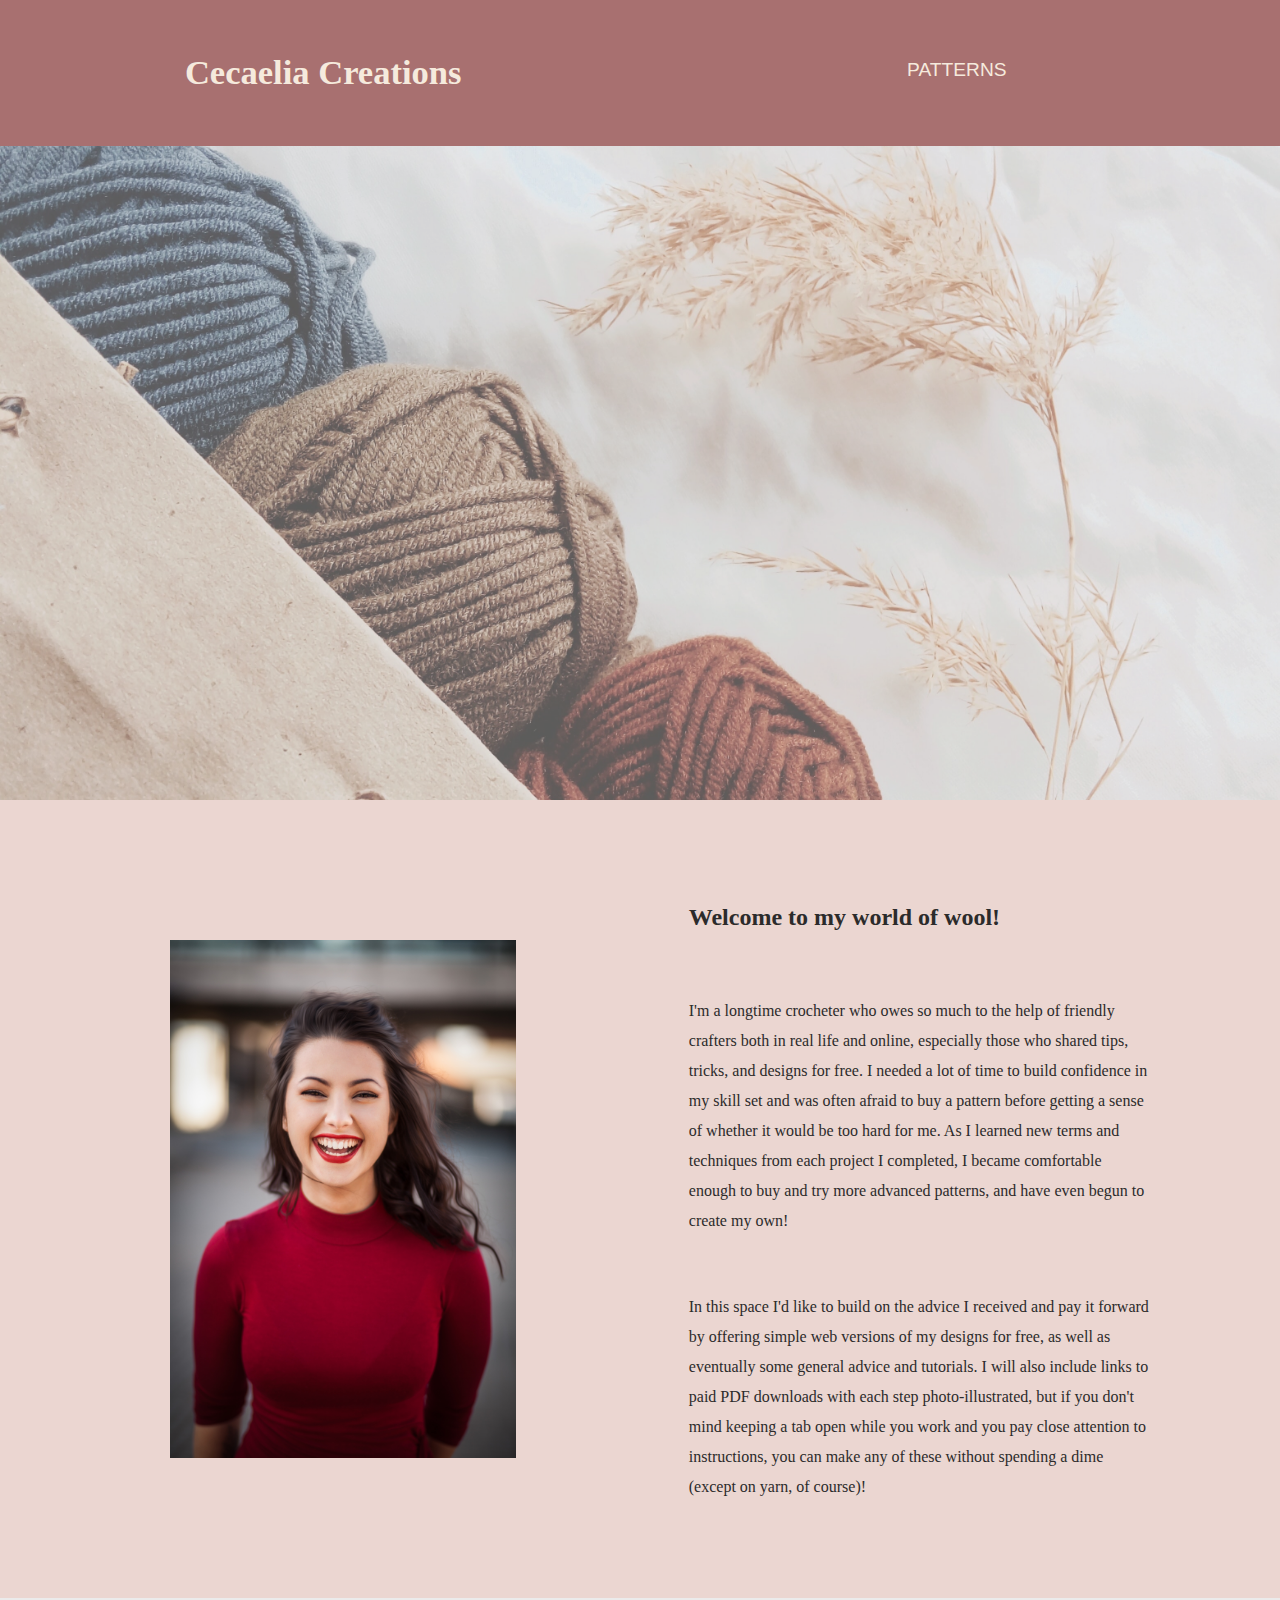
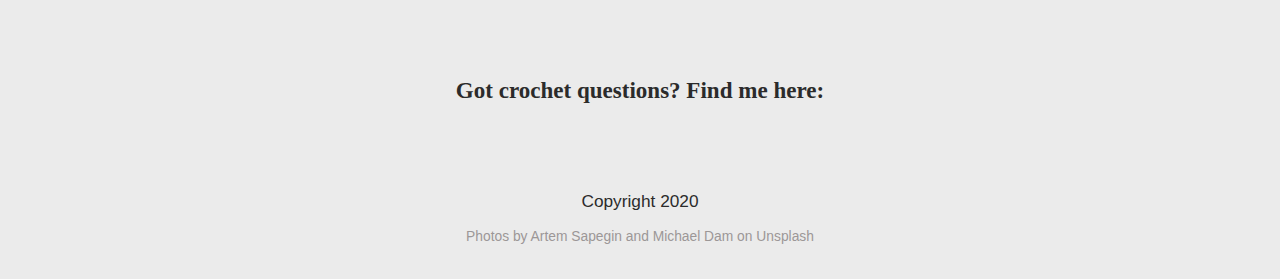
==== index.html @ e3108073 "Initial commit" ====
<html lang="en"><head>
    <meta charset="UTF-8">
    <meta name="viewport" content="width=device-width, initial-scale=1.0">
    <meta http-equiv="X-UA-Compatible" content="ie=edge">
    <title>Cecaelia Creations</title>
    <link href="https://fonts.googleapis.com/css?family=Raleway:400,700&amp;display=swap" rel="stylesheet">
    <link rel="stylesheet" href="https://use.fontawesome.com/releases/v5.5.0/css/all.css" integrity="sha384-B4dIYHKNBt8Bc12p+WXckhzcICo0wtJAoU8YZTY5qE0Id1GSseTk6S+L3BlXeVIU" crossorigin="anonymous">
    <link rel="stylesheet" href="css/normalize.css">
    <link rel="stylesheet" href="css/main.css">
</head>

<body>
    <header>
        <div class="top-header">
            <div class="full-width">

                <h1><a href="index.html">Cecaelia Creations</a></h1>


                <nav>
                    <ul>


                        <li><a href="index.html">Patterns</a></li>
                    </ul>
                </nav>

            </div>
        </div>

    </header>

    <main>
        <section id="about">
            <div class="full-width">

                <figure class="bio-image">
                    <img src="img/bio-image.jpg" alt="Woman smiling">
                </figure>


                <div class="bio">
                    <h3>Welcome to my world of wool!</h3>
                    <p>
                        I'm a longtime crocheter who owes so much to the help of friendly crafters both in real life and online, especially those who shared tips, tricks, and designs for free. I needed a lot of time to build confidence in my skill set  and was often afraid to buy a pattern before getting a sense of whether it would be too hard for me. As I learned new terms and techniques from each project I completed, I became comfortable enough to buy and try more advanced patterns, and have even begun to create my own!
                    </p>
                    <p>In this space I'd like to build on the advice I received and pay it forward by offering simple web versions of my designs for free, as well as eventually some general advice and tutorials. I will also include links to paid PDF downloads with each step photo-illustrated, but if you don't mind keeping a tab open while you work and you pay close attention to instructions, you can make any of these without spending a dime (except on yarn, of course)!
                    </p>
                </div>
            </div>
        </section>
    </main>

    <footer id="contact">
        <h4>Got crochet questions? Find me here:</h4>
        <ul class="social-icons">
            <li>
                <a href="https://www.facebook.com/" target="_blank" rel="noopener"><i class="fab fa-facebook-f"></i></a>
            </li>
            <li>
                <a href="https://twitter.com/" target="_blank" rel="noopener"><i class="fab fa-twitter"></i></a>
            </li>
            <li>
                <a href="https://www.instagram.com/" target="_blank" rel="noopener"><i class="fab fa-instagram"></i></a>
            </li>
        </ul>
        <!--footer content-wrapper ends-->
        <div class="copyright">
            <p>Copyright 2020</p>
            <p class="credit">Photos by Artem Sapegin and Michael Dam on Unsplash</p>
        </div>
    </footer>
---- css/main.css ----
/****** BASE STYLES ******/

body {
    font-family: 'Source Sans Pro', sans-serif;
    color: #2b2b2b;
    font-size: 16px;
}

a {
    text-decoration: none;
    color: #521818;
    cursor: pointer;
    display: block;
}

a:hover {
    color: #7a2424;
}

img {
    max-width: 100%;
}

h4 {
    margin: 0;
    font-size: 1.2em;
}

.full-width {
    width: 90%;
    max-width: 1200px;
    margin: 0 auto;
    overflow: auto;
}

/****** Header ******/

header {
    height: 800px;
    background: url('../img/three-yarns-2.jpg');
    background-size: cover;
    opacity: 0.65;
}

.top-header {
    background-color: #7a2424;
}

header .full-width {
    display: flex;
    flex-wrap: wrap;
}

header h1 {
    width: 100%;
    padding: 15px 0;
    font-family: 'Merriweather', serif;
    font-size: 1.8em;
    color: #f1e0cb;
    text-align: center;
}

header h1 a {
    color: #f1e0cb;
    text-decoration: none;
}

header a:hover {
    color: #ffffff;
}

nav {
    width: 100%;
    padding: 10px 0;
}

nav ul {
    display: flex;
    flex-wrap: wrap;
    justify-content: space-around;
    list-style-type: none;
    padding: 0;
}

nav ul li a {
    text-transform: uppercase;
    text-decoration: none;
    font-size: 1em;
    color: #f1e0cb;
}

header h2 {
    width: 1000px;
    clear: both;
    padding: 20px 0 20px 25px;
    font-family: 'Merriweather', serif;
    font-size: 72px;
    line-height: 80px;
    color: #9b9b9b;
}

header h2 span {
    color: #2b2b2b;
}

/****** Resources ******/

#resources {
    background-color: #ebd6d1;
    text-align: center;
}

#resources .full-width {
    padding: 85px 0;
    display: flex;
    flex-wrap: wrap;
    justify-content: center;
}

.resource {
    width: 100%;
}

#resources h2 {
    width: 100%;
    margin: 0 auto;
    padding-bottom: 40px;
    font-size: 32px;
    font-family: 'Merriweather', serif;
    line-height: 32px;
}

#resources ul {
    padding: 0;
}

#resources li {
    font-family: 'Merriweather', serif;
    font-size: 18px;
    line-height: 30px;
    list-style: none;
}

/****** Contact ******/

#contact {
    background-color: #ebebeb;
    text-align: center;
    padding: 50px 0 0 0;
}

#contact .full-width {
    padding: 110px 0;
}

#contact h4 {
    font-family: 'Merriweather', serif;
    line-height: 44px;
    padding: 20px 0;
}

#contact a {
    text-decoration: none;
    color: #d89482;
    font-weight: bold;
    font-size: 28px;
}

#contact ul {
    list-style: none;
    padding: 0;
}

#contact ul li {
    display: inline-block;
    padding: 0 5px;
}

.copyright {
    padding-bottom: 20px;
    font-size: 0.9em;
}

.credit {
    color: #9c9797;
    font-size: 0.8em;
}

/****** About ******/

#about {
    background-color: #ebd6d1;
}

#about .full-width {
    padding: 60px 0;
    display: flex;
    flex-wrap: wrap;
    justify-content: center;
    align-items: center;
}

.bio-image {
    width: 75%;
}

.bio {
    width: 90%;
}

.bio p {
    font-family: 'Merriweather', serif;
    font-size: 16px;
    line-height: 30px;
    padding: 10px 0;
    list-style: none;
}

.bio h3 {
    padding: 20px 0;
    text-align: center;
    font-family: 'Merriweather', serif;
    font-size: 24px;
}


@media screen and (min-width: 760px) {

    header,
    footer {
        font-size: 1.2em;
    }

    header .full-width {
        justify-content: space-between;
    }

    header h1 {
        width: 45%;
        padding: 30px 0;
    }

    header nav {
        width: 45%;
    }

    header nav ul {
        justify-content: space-evenly;
    }

    nav {
        padding: 40px 0;
    }

    #resources .full-width {
        padding: 85px 0;
        display: flex;
        flex-wrap: wrap;
        justify-content: space-between;
    }

    .resource {
        width: 30%;
    }

    #about .full-width {
        justify-content: space-around;
    }

    .bio-image {
        width: 45%;
    }

    .bio {
        width: 40%;
    }

    .bio h3 {
        text-align: left;
    }

}

@media screen and (min-width: 1000px) {
    .bio-image {
        width: 30%;
    }

    #about p {
        padding: 20px 0;
    }
}
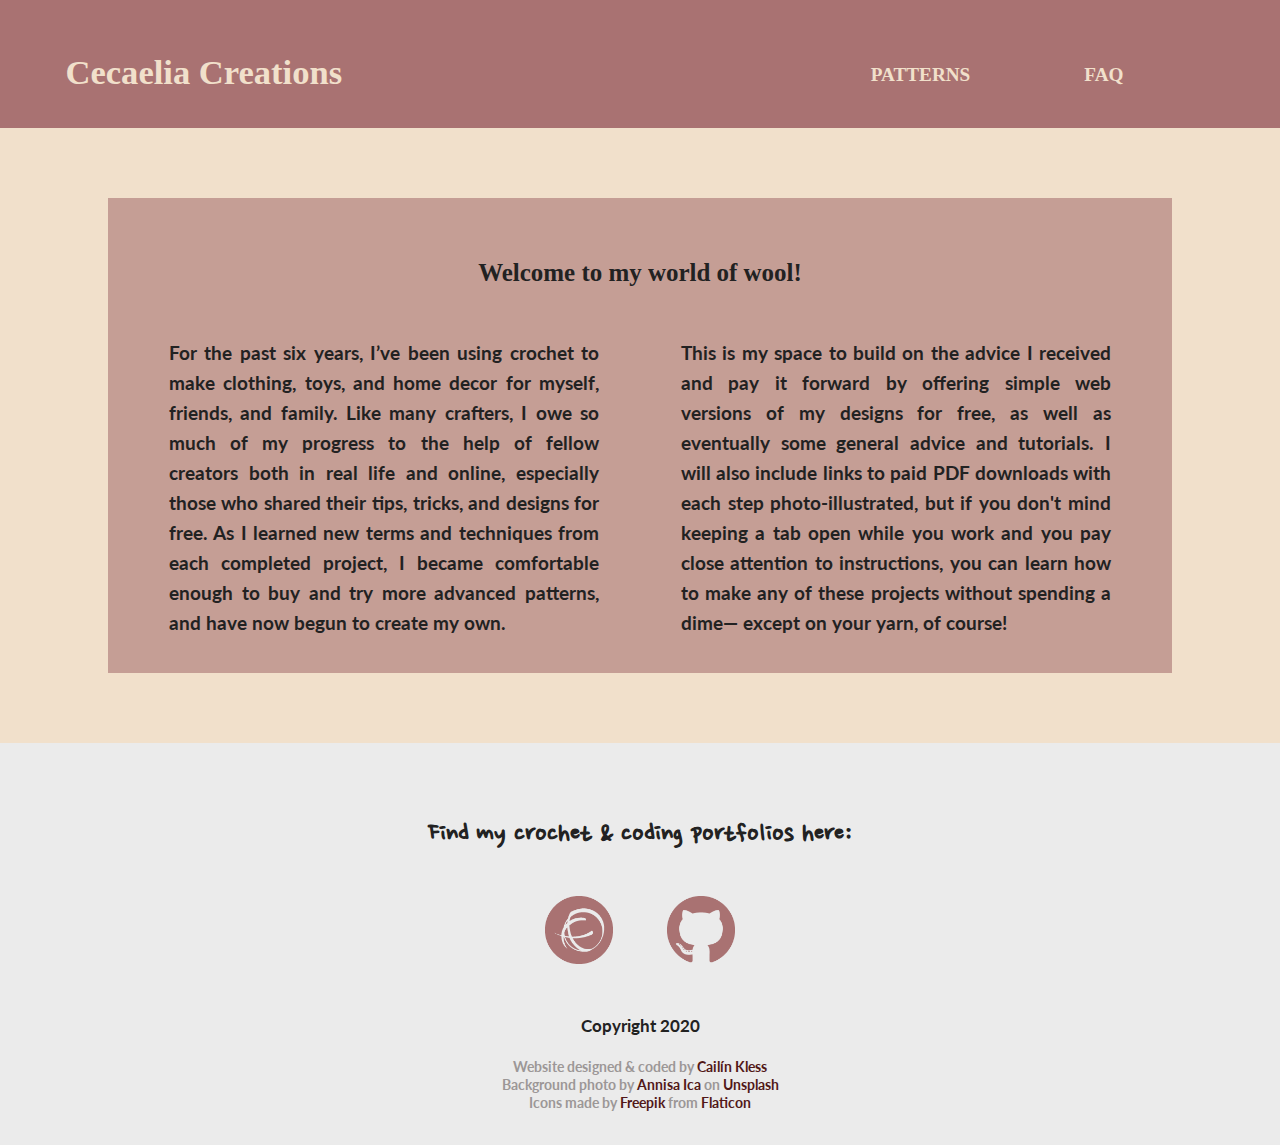
==== commit 581b37b0: "Final draft for launch" ====
--- a/index.html
+++ b/index.html
@@ -1,72 +1,74 @@
-<html lang="en"><head>
+<html lang="en">
+
+<head>
     <meta charset="UTF-8">
     <meta name="viewport" content="width=device-width, initial-scale=1.0">
     <meta http-equiv="X-UA-Compatible" content="ie=edge">
     <title>Cecaelia Creations</title>
-    <link href="https://fonts.googleapis.com/css?family=Raleway:400,700&amp;display=swap" rel="stylesheet">
-    <link rel="stylesheet" href="https://use.fontawesome.com/releases/v5.5.0/css/all.css" integrity="sha384-B4dIYHKNBt8Bc12p+WXckhzcICo0wtJAoU8YZTY5qE0Id1GSseTk6S+L3BlXeVIU" crossorigin="anonymous">
+    <link href="https://fonts.googleapis.com/css2?family=Homemade+Apple&family=Lato&display=swap" rel="stylesheet">
+    <link href="https://fonts.googleapis.com/css2?family=Nanum+Pen+Script&display=swap" rel="stylesheet">
     <link rel="stylesheet" href="css/normalize.css">
     <link rel="stylesheet" href="css/main.css">
 </head>
 
 <body>
-    <header>
-        <div class="top-header">
+
+      <header>
+
             <div class="full-width">
 
-                <h1><a href="index.html">Cecaelia Creations</a></h1>
+                  <h1><a href="index.html">Cecaelia Creations</a></h1>
 
-
-                <nav>
-                    <ul>
-
-
-                        <li><a href="index.html">Patterns</a></li>
-                    </ul>
-                </nav>
+                  <nav>
+                        <ul>
+                              <li><a href="patterns/index.html">Patterns</a></li>
+                              <li><a href="faq/index.html">FAQ</a></li>
+                        </ul>
+                  </nav>
 
             </div>
-        </div>
 
-    </header>
+        </header>
 
-    <main>
-        <section id="about">
-            <div class="full-width">
+        <main>
 
-                <figure class="bio-image">
-                    <img src="img/bio-image.jpg" alt="Woman smiling">
-                </figure>
+              <section id="about">
 
+                      <div class="bio">
 
-                <div class="bio">
-                    <h3>Welcome to my world of wool!</h3>
-                    <p>
-                        I'm a longtime crocheter who owes so much to the help of friendly crafters both in real life and online, especially those who shared tips, tricks, and designs for free. I needed a lot of time to build confidence in my skill set  and was often afraid to buy a pattern before getting a sense of whether it would be too hard for me. As I learned new terms and techniques from each project I completed, I became comfortable enough to buy and try more advanced patterns, and have even begun to create my own!
-                    </p>
-                    <p>In this space I'd like to build on the advice I received and pay it forward by offering simple web versions of my designs for free, as well as eventually some general advice and tutorials. I will also include links to paid PDF downloads with each step photo-illustrated, but if you don't mind keeping a tab open while you work and you pay close attention to instructions, you can make any of these without spending a dime (except on yarn, of course)!
-                    </p>
-                </div>
-            </div>
-        </section>
-    </main>
+                            <h2>Welcome to my world of wool!</h2>
+                            <p>For the past six years, I’ve been using crochet to make clothing, toys, and home decor for myself, friends, and family. Like many crafters, I owe so much of my progress to the help of fellow creators both in real life and online, especially those who shared their tips, tricks, and designs for free. As I learned new terms and techniques from each completed project, I became comfortable enough to buy and try more advanced patterns, and have now begun to create my own.</p>
+                            <p>This is my space to build on the advice I received and pay it forward by offering simple web versions of my designs for free, as well as eventually some general advice and tutorials. I will also include links to paid PDF downloads with each step photo-illustrated, but if you don't mind keeping a tab open while you work and you pay close attention to instructions, you can learn how to make any of these projects without spending a dime&mdash; except on your yarn, of course!</p>
 
-    <footer id="contact">
-        <h4>Got crochet questions? Find me here:</h4>
-        <ul class="social-icons">
-            <li>
-                <a href="https://www.facebook.com/" target="_blank" rel="noopener"><i class="fab fa-facebook-f"></i></a>
-            </li>
-            <li>
-                <a href="https://twitter.com/" target="_blank" rel="noopener"><i class="fab fa-twitter"></i></a>
-            </li>
-            <li>
-                <a href="https://www.instagram.com/" target="_blank" rel="noopener"><i class="fab fa-instagram"></i></a>
-            </li>
-        </ul>
-        <!--footer content-wrapper ends-->
-        <div class="copyright">
-            <p>Copyright 2020</p>
-            <p class="credit">Photos by Artem Sapegin and Michael Dam on Unsplash</p>
-        </div>
-    </footer>
+                      </div>
+
+              </section>
+
+        </main>
+
+        <footer id="contact">
+              <h3>Find my crochet & coding portfolios here:</h3>
+
+                    <ul class="social-icons">
+                          <li>
+                            <a href="https://www.ravelry.com/people/CecaeliaCreations" target="_blank" rel="noopener noreferrer"><img src="img/ravelry-rose.png" alt="Ravelry Icon"></a>
+                          </li>
+<!-- Space for Etsy Shop
+                          <li>
+                            <a href="https://etsy.com" target="_blank" rel="noopener"><img src="img/etsy-logo-rose.png" alt="Etsy Icon"></a>
+                          </li>
+Etsy Shop -->
+                          <li>
+                            <a href="https://github.com/cailinkless" target="_blank" rel="noopener noreferrer"><img src="img/github-rose.png" alt="GitHub Icon"></a>
+                          </li>
+                    </ul>
+
+                    <div class="copyright">
+                          <p>Copyright 2020</p>
+                          <p class="credit">Website designed &amp; coded by <a href="https://github.com/cailinkless" target="_blank" rel="noopener noreferrer"  title="Cailin-Kless">Cail&iacute;n Kless</a>
+                          <br>Background photo by <a href="https://unsplash.com/@anyctophile" target="_blank" rel="noopener noreferrer" title="Annisa-Ica">Annisa Ica</a> on <a href="https://unsplash.com" target="_blank" rel="noopener noreferrer" title="Unsplash">Unsplash</a>
+                          <br>Icons made by <a href="https://www.flaticon.com/authors/freepik" target="_blank" rel="noopener noreferrer" title="Freepik">Freepik</a> from <a href="https://www.flaticon.com/" target="_blank" rel="noopener noreferrer" title="Flaticon">Flaticon</a></p>
+                    </div>
+          </footer>
+
+</html>
--- a/css/main.css
+++ b/css/main.css
@@ -1,9 +1,19 @@
-/****** BASE STYLES ******/
+/********************* BASE STYLES ***************************/
 
 body {
-    font-family: 'Source Sans Pro', sans-serif;
-    color: #2b2b2b;
+    color: #222222;
+    background-color: #f1e0cb;
+    font-weight: bold;
     font-size: 16px;
+}
+
+.full-width {
+    width: 90%;
+    max-width: 1200px;
+    margin: 0 auto;
+    overflow: auto;
+    display: flex;
+    flex-wrap: wrap;
 }
 
 a {
@@ -21,43 +31,39 @@
     max-width: 100%;
 }
 
-h4 {
+h2 {
+    font-family: 'Homemade Apple', cursive;
+}
+
+h3 {
     margin: 0;
+    font-family: 'Nanum Pen Script', cursive;
     font-size: 1.2em;
 }
 
-.full-width {
-    width: 90%;
-    max-width: 1200px;
-    margin: 0 auto;
-    overflow: auto;
-}
-
-/****** Header ******/
+p {
+    font-family: 'Lato', sans-serif;
+}
+
+
+/****************** Header *********************/
 
 header {
-    height: 800px;
-    background: url('../img/three-yarns-2.jpg');
-    background-size: cover;
-    opacity: 0.65;
-}
-
-.top-header {
-    background-color: #7a2424;
+    background-color: #a97272;
 }
 
 header .full-width {
-    display: flex;
-    flex-wrap: wrap;
+    padding-left: 3px;
 }
 
 header h1 {
     width: 100%;
-    padding: 15px 0;
-    font-family: 'Merriweather', serif;
+    padding: 30px 0;
+    font-family: 'Homemade Apple', cursive;
     font-size: 1.8em;
     color: #f1e0cb;
     text-align: center;
+    border-bottom: #f1e0cb solid 1px;
 }
 
 header h1 a {
@@ -71,7 +77,7 @@
 
 nav {
     width: 100%;
-    padding: 10px 0;
+    padding: 0 0 10px 0;
 }
 
 nav ul {
@@ -89,59 +95,8 @@
     color: #f1e0cb;
 }
 
-header h2 {
-    width: 1000px;
-    clear: both;
-    padding: 20px 0 20px 25px;
-    font-family: 'Merriweather', serif;
-    font-size: 72px;
-    line-height: 80px;
-    color: #9b9b9b;
-}
-
-header h2 span {
-    color: #2b2b2b;
-}
-
-/****** Resources ******/
-
-#resources {
-    background-color: #ebd6d1;
-    text-align: center;
-}
-
-#resources .full-width {
-    padding: 85px 0;
-    display: flex;
-    flex-wrap: wrap;
-    justify-content: center;
-}
-
-.resource {
-    width: 100%;
-}
-
-#resources h2 {
-    width: 100%;
-    margin: 0 auto;
-    padding-bottom: 40px;
-    font-size: 32px;
-    font-family: 'Merriweather', serif;
-    line-height: 32px;
-}
-
-#resources ul {
-    padding: 0;
-}
-
-#resources li {
-    font-family: 'Merriweather', serif;
-    font-size: 18px;
-    line-height: 30px;
-    list-style: none;
-}
-
-/****** Contact ******/
+
+/************************ Footer ********************/
 
 #contact {
     background-color: #ebebeb;
@@ -153,17 +108,19 @@
     padding: 110px 0;
 }
 
-#contact h4 {
-    font-family: 'Merriweather', serif;
+#contact h3 {
+    font-size: 1.5em;
     line-height: 44px;
     padding: 20px 0;
 }
 
-#contact a {
+.social-icons a {
     text-decoration: none;
     color: #d89482;
     font-weight: bold;
     font-size: 28px;
+    height: 56px;
+    width: 56px;
 }
 
 #contact ul {
@@ -173,23 +130,36 @@
 
 #contact ul li {
     display: inline-block;
-    padding: 0 5px;
+    padding: 0 15px;
 }
 
 .copyright {
-    padding-bottom: 20px;
+    padding: 10px 0 20px 0;
     font-size: 0.9em;
 }
 
 .credit {
     color: #9c9797;
     font-size: 0.8em;
-}
-
-/****** About ******/
+    line-height: 1.3em;
+    padding-top: 5px;
+}
+
+.credit a {
+    display: inline;
+}
+
+
+/************************ About *********************/
 
 #about {
-    background-color: #ebd6d1;
+    height: auto;
+    background: url('../img/three-yarns-opacity-50-fade.png') no-repeat;
+    background-size: 100%;
+    display: flex;
+    justify-content: center;
+    align-items: center;
+    flex-flow: row wrap;
 }
 
 #about .full-width {
@@ -200,33 +170,295 @@
     align-items: center;
 }
 
-.bio-image {
-    width: 75%;
-}
-
 .bio {
-    width: 90%;
+    display: flex;
+    width: 90%;
+    padding-left: 20px;
+    padding-right: 20px;
+    padding-bottom: 45px;
+    justify-content: center;
+    align-items: center;
+    flex-flow: row wrap;
+    background: rgba(169, 114, 114, 0.6) /* Pink background with 60% opacity */;
+}
+
+.bio h2 {
+    padding: 40px 0 0 0;
+    text-align: center;
+    font-size: 1.3em;
 }
 
 .bio p {
-    font-family: 'Merriweather', serif;
+    width: 90%;
+    line-height: 30px;
+    padding-top:10px;
+    padding-bottom: 0;
+    margin-bottom: 0;
+    text-align: justify;
+}
+
+/************************ Pattern Page Styles *********************/
+
+#patterns {
+    height: auto;
+    min-height: 300px;
+    background: url('../img/three-yarns-opacity-50-fade.png') no-repeat;
+    background-size: 100%;
+    display: flex;
+    justify-content: center;
+    align-items: center;
+    flex-flow: row wrap;
+}
+
+.pattern-list {
+    display: flex;
+    width: 90%;
+    padding-bottom: 50px;
+    justify-content: center;
+    flex-flow: row wrap;
+    background: rgba(169, 114, 114, 0.6);
+}
+
+.pattern-list h2 {
+    width: 100%;
+    text-align: center;
+    font-size: 1.5em;
+    padding: 20px 0;
+}
+
+.pattern-list a {
+    font-family: 'Nanum Pen Script', cursive;
+    font-size: 1.7em;
+    margin-bottom: .25em;
+}
+
+.pattern-list p {
+    width: 90%;
+    font-family: 'Lato', sans-serif;
     font-size: 16px;
     line-height: 30px;
-    padding: 10px 0;
     list-style: none;
 }
 
-.bio h3 {
-    padding: 20px 0;
+.pattern-list a img {
+    border: solid #521818 1px;
+    border-radius: 100%;
+    width: 3em;
+    margin: 10px;
+}
+
+.pattern-list a img:hover {
+    opacity: 0.6;
+}
+
+.pattern-listing {
+    width: 100%;
+    display: flex;
+    flex-flow: row;
+    align-items: center;
+    margin-left: 1em;
+}
+
+.pattern-listing p {
+    margin-top: 1em;
+    margin-left: 1.5em;
+    line-height: 1.2em;
+}
+
+/************************ FAQ Page Styles *********************/
+
+#faq {
+    height: auto;
+    min-height: 300px;
+    background: url('../img/three-yarns-opacity-50-fade.png') no-repeat;
+    background-size: 100%;
+    display: flex;
+    justify-content: center;
+    align-items: center;
+    flex-flow: row wrap;
+}
+
+.questions {
+    display: flex;
+    width: 90%;
+    padding-bottom: 50px;
+    justify-content: left;
+    align-items: center;
+    flex-flow: row wrap;
+    background: rgba(169, 114, 114, 0.6);
+}
+
+.questions h2 {
+    width: 100%;
     text-align: center;
-    font-family: 'Merriweather', serif;
-    font-size: 24px;
-}
-
-
-@media screen and (min-width: 760px) {
+    font-size: 1.5em;
+    padding: 30px 0 10px 0;
+    line-height: 1.5em;
+}
+
+.questions h3 {
+    width: 100%;
+    padding-left: 25px;
+    padding-right: 15px;
+    font-size: 1.6em;
+    margin: 10px 0;
+}
+
+.questions p {
+    width: 95%;
+    padding-left: 30px;
+    padding-right: 20px;
+    text-indent: 15px;
+    line-height: 1.4em;
+    text-align: justify;
+}
+
+.questions p a {
+    display: inline;
+}
+
+/************************ Individual Pattern Page Styles *********************/
+
+#pattern {
+    height: auto;
+    min-height: 300px;
+    background: url('../img/three-yarns-opacity-50-fade.png') no-repeat;
+    background-size: 100%;
+    display: flex;
+    justify-content: center;
+    align-items: center;
+    flex-flow: row wrap;
+}
+
+.instructions {
+    display: flex;
+    width: 90%;
+    padding-bottom: 50px;
+    justify-content: left;
+    align-items: center;
+    flex-flow: row wrap;
+    background: rgba(169, 114, 114, 0.5); /** 50% opacity for pattern pages **/
+}
+
+.instructions h2 {
+    width: 100%;
+    text-align: center;
+    font-family: 'Nanum Pen Script', cursive;
+    font-size: 3em;
+    padding: 30px 0 10px 0;
+    line-height: 1em;
+    text-shadow: 2px 2px #a97272;
+}
+
+.instructions h3 {
+    width: 100%;
+    padding-left: 15px;
+    font-size: 2em;
+    margin: 10px 0;
+}
+
+.instructions h4 {
+    font-family: 'Nanum Pen Script', cursive;
+    font-size: 1.8em;
+    margin: 0;
+    padding-left: 15px;
+}
+
+.instructions p {
+    width: 95%;
+    padding-left: 30px;
+    padding-right: 30px;
+    text-indent: 15px;
+    line-height: 1.4em;
+    text-align: justify;
+}
+
+.instructions ul li {
+    font-family: 'Lato', sans-serif;
+}
+
+.instructions .full-width {
+    width: 100%;
+    display: flex;
+    align-items: center;
+    justify-content: center;
+    margin-bottom: 10px;
+}
+
+.project-photo {
+    width: 100%;
+    display: flex;
+    align-items: center;
+    justify-content: center;
+}
+
+.project-photo img {
+    width: 80%;
+    border: solid 10px;
+    border-color: rgba(128, 128, 128, 0.6);
+    border-radius: 5px;
+    margin-bottom: 20px;
+}
+
+.special-note {
+    width: 80%;
+    background: rgba(128, 128, 128, 0.6);
+    padding: 10px;
+    margin: 5px;
+    border-radius: 5px;
+}
+
+.special-note ul {
+    line-height: 1.4em;
+    padding-right: 20px;
+    text-align: justify;
+}
+
+.graph-pattern {
+    width: 80%;
+    background: rgba(128, 128, 128, 0.6);
+    display: flex;
+    align-items: center;
+    justify-content: space-between;
+    flex-flow: row wrap;
+    padding: 10px;
+    margin: 20px 0;
+    border-radius: 5px;
+}
+
+.graph-pattern img {
+    width: 100%;
+    margin-bottom: 5px;
+}
+
+.graph-key {
+    width: 100%;
+}
+
+.graph-key ul {
+    list-style: none;
+    margin: 0 auto;
+    padding-left: 30px;
+}
+
+.written-key {
+    padding-left: 30px;
+}
+
+.written-key ul {
+    list-style: none;
+}
+
+.instructions a {
+    display: inline;
+}
+
+/******************* Tablet Styles *****************/
+
+@media screen and (min-width: 768px) {
 
     header,
+    #about,
     footer {
         font-size: 1.2em;
     }
@@ -236,57 +468,115 @@
     }
 
     header h1 {
-        width: 45%;
-        padding: 30px 0;
-    }
-
-    header nav {
-        width: 45%;
+        width: 60%;
+        text-align: left;
+        border-bottom: 0px;
+        padding: 30px 0 20px 0;
+        margin-bottom: 0;
     }
 
     header nav ul {
         justify-content: space-evenly;
     }
 
+    nav ul li {
+        padding-left: 20px;
+        padding-right: 0px;
+    }
+
     nav {
-        padding: 40px 0;
-    }
-
-    #resources .full-width {
-        padding: 85px 0;
-        display: flex;
-        flex-wrap: wrap;
-        justify-content: space-between;
-    }
-
-    .resource {
-        width: 30%;
+        width: 40%;
+        padding: 45px 0 0px 0;
     }
 
     #about .full-width {
         justify-content: space-around;
     }
 
-    .bio-image {
-        width: 45%;
+    .bio,
+    .questions,
+    .instructions {
+        width: 80%;
+    }
+
+    .social-icons a {
+        width: 62px;
+        height: 62px;
+    }
+
+    #contact ul li {
+        padding: 0 20px;
+    }
+
+    .graph-pattern {
+        width: 70%;
+    }
+
+    .questions h2 {
+        padding-bottom: 30px;
+    }
+
+    .questions h3 {
+        padding-left: 60px;
+    }
+
+    .questions p {
+        padding-left: 75px;
+        padding-right: 60px;
+    }
+
+    .instructions p {
+        padding-right: 30px;
+
+    }
+
+
+/********************* Desktop Styles ***********************/
+
+@media screen and (min-width: 992px) {
+
+    header h1 {
+        width: 60%;
+        text-align: left;
+        border-bottom: 0px;
+        padding: 30px 0 35px 0;
+        margin-bottom: 0;
+    }
+
+    #about {
+        min-height: 615px;
     }
 
     .bio {
-        width: 40%;
-    }
-
-    .bio h3 {
-        text-align: left;
-    }
-
-}
-
-@media screen and (min-width: 1000px) {
-    .bio-image {
-        width: 30%;
-    }
-
-    #about p {
-        padding: 20px 0;
-    }
-}
+        padding-bottom: 0;
+        justify-content: space-around;
+        align-items: flex-start;
+    }
+
+    .bio h2 {
+        width: 100%;
+    }
+
+    .bio p {
+      width: 42%;
+      padding-bottom: 35px;
+    }
+
+    .social-icons a {
+      width: 68px;
+      height: 68px;
+    }
+
+    #contact ul li {
+      padding: 0 25px;
+    }
+
+    .pattern-list a {
+      font-size: 1.8em;
+    }
+
+    .graph-pattern {
+      width: 60%;
+    }
+
+}
